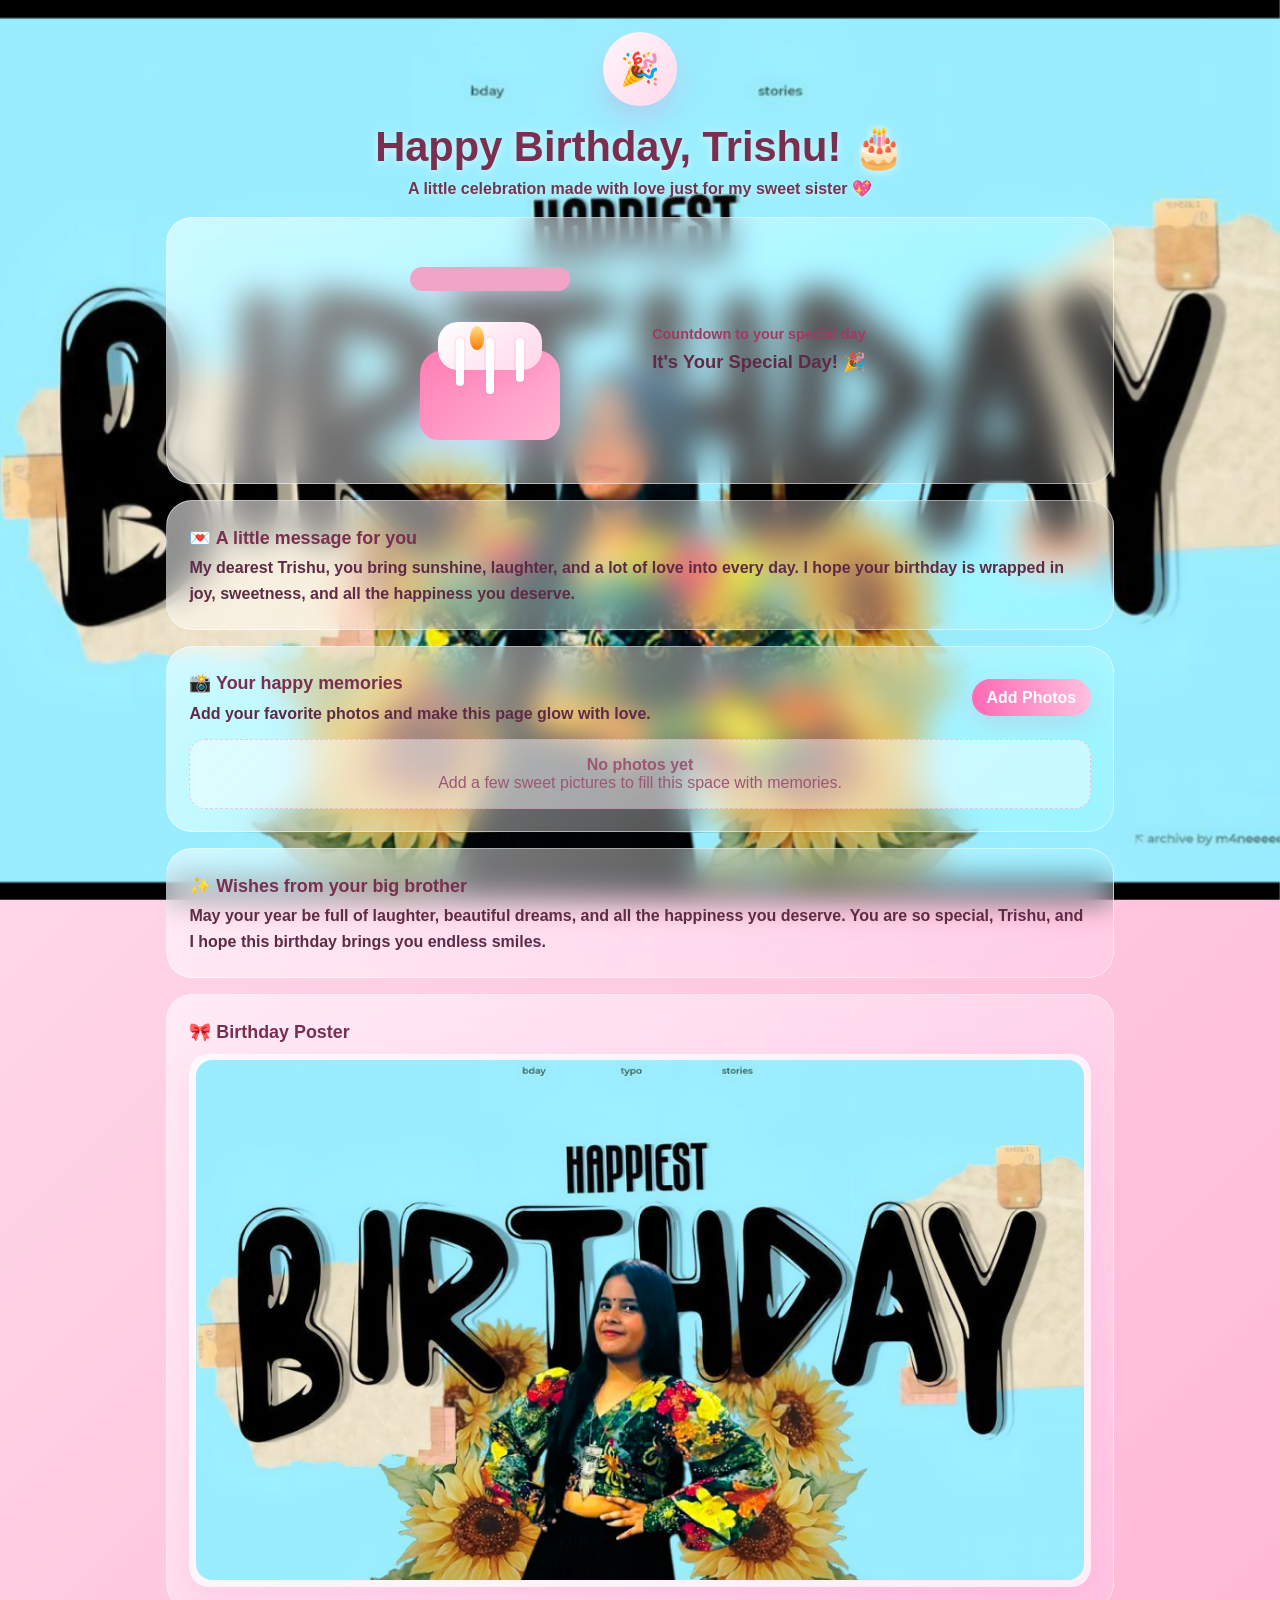
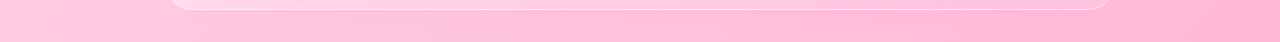
==== birthday.html @ af78383f "my website" ====
<!doctype html>
<html lang="en">
<head>
  <meta charset="utf-8">
  <meta name="viewport" content="width=device-width,initial-scale=1">
  <title>Birthday — Trishu</title>
  <link rel="stylesheet" href="birthday.css">
  <link rel="stylesheet" href="style.css">
</head>
<body class="birthday-page">
  <img src="bgbig.jpg" alt="Birthday poster" class="birthday-poster" aria-hidden="true">
  <div class="confetti-layer" aria-hidden="true"></div>

  <header class="hero">
    <div class="hero-bubble">🎉</div>
    <h1>Happy Birthday, Trishu! 🎂</h1>
    <p class="hero-sub">A little celebration made with love just for my sweet sister 💖</p>
  </header>

  <section class="birthday-hub">
    <div class="hero-banner glass">
      <div class="cake-stage">
        <div class="cake-stand"></div>
        <div class="cake">
          <div class="cake-top"></div>
          <div class="cake-body"></div>
          <div class="candle"></div>
          <div class="candle candle-two"></div>
          <div class="candle candle-three"></div>
          <div class="flame"></div>
        </div>
      </div>
      <div class="countdown-card">
        <div class="countdown-label">Countdown to your special day</div>
        <div class="countdown" id="birthday-countdown"></div>
      </div>
    </div>

    <section class="wish-card glass">
      <h2>💌 A little message for you</h2>
      <p id="birthday-message"></p>
    </section>

    <section class="photo-card glass">
      <div class="photo-card-header">
        <div>
          <h2>📸 Your happy memories</h2>
          <p>Add your favorite photos and make this page glow with love.</p>
        </div>
        <label class="upload-btn">
          <input type="file" id="photo-input" accept="image/*" multiple>
          Add Photos
        </label>
      </div>
      <div class="gallery" id="gallery"></div>
    </section>

    <section class="wish-card glass wish-card--soft">
      <h2>✨ Wishes from your big brother</h2>
      <p>May your year be full of laughter, beautiful dreams, and all the happiness you deserve. You are so special, Trishu, and I hope this birthday brings you endless smiles.</p>
    </section>

    <section class="poster-card glass">
      <h2>🎀 Birthday Poster</h2>
      <div class="poster-frame">
        <img src="bgbig.jpg" alt="Birthday poster" class="poster-image">
      </div>
    </section>
  </section>

  <script src="config.js"></script>
  <script src="birthday.js"></script>
  <script src="script.js"></script>
</body>
</html>
---- birthday.css ----
@import url('style.css');
.birthday-page{position:relative;min-height:100vh;padding-bottom:3rem;overflow-x:hidden}
.birthday-poster{position:fixed;inset:0;z-index:-2;width:100%;height:100%;object-fit:cover;display:block;pointer-events:none;opacity:1}
.poster-card{padding:1rem 1.1rem}
.poster-card h2{margin:.2rem 0 .7rem;font-size:1.12rem;color:#7a2f4f}
.poster-frame{width:100%;border-radius:20px;overflow:hidden;background:rgba(255,255,255,0.7);padding:0.4rem;box-shadow:0 12px 30px rgba(255,105,180,0.14)}
.poster-image{display:block;width:100%;height:auto;max-height:min(70vh,520px);object-fit:cover;border-radius:16px}
.confetti-layer{position:fixed;inset:0;pointer-events:none;z-index:0;overflow:hidden}
.confetti-layer span{position:absolute;top:-10vh;width:10px;height:18px;border-radius:2px;opacity:0.9;animation:fall 5s linear infinite}
.birthday-page .hero{position:relative;z-index:1;padding:2rem 1rem 1rem;text-align:center}
.hero-bubble{width:74px;height:74px;border-radius:50%;display:grid;place-items:center;font-size:2rem;margin:0 auto 1rem;background:linear-gradient(135deg,#fff7fb,#ffd8e8);box-shadow:0 14px 30px rgba(255,105,180,0.2)}
.hero h1{margin:.2rem 0 .3rem;font-size:clamp(1.7rem,4vw,2.6rem);color:#7a2f4f;text-shadow:0 2px 8px rgba(255,255,255,0.6)}
.hero-sub{margin:0 auto;max-width:680px;color:#6f3650;line-height:1.6;font-weight:700;text-shadow:0 1px 4px rgba(255,255,255,0.45)}
.birthday-hub{position:relative;z-index:1;max-width:980px;margin:0 auto;padding:0 1rem 2rem;display:grid;gap:1rem}
.hero-banner{display:flex;align-items:center;justify-content:center;gap:1.2rem;padding:1.1rem;flex-wrap:wrap}
.cake-stage{position:relative;width:min(250px,100%);height:220px;display:grid;place-items:center}
.cake-stand{width:160px;height:24px;border-radius:999px;background:#f2a4c7;box-shadow:0 8px 20px rgba(255,105,180,0.12)}
.cake{position:relative;top:6px;animation:floatCake 2.4s ease-in-out infinite}
.cake-body{width:140px;height:90px;border-radius:24px 24px 18px 18px;background:linear-gradient(135deg,#ff7fb5,#ffb6d5);box-shadow:0 12px 25px rgba(255,105,180,0.16)}
.cake-top{position:absolute;top:-28px;left:18px;width:104px;height:48px;border-radius:20px;background:linear-gradient(135deg,#fff,#ffd7e8);box-shadow:0 8px 18px rgba(255,105,180,0.16)}
.candle{position:absolute;top:-12px;left:36px;width:8px;height:48px;border-radius:999px;background:#fff;box-shadow:0 0 0 2px rgba(255,105,180,0.1)}
.candle-two{left:66px;height:56px}
.candle-three{left:96px;height:44px}
.flame{position:absolute;top:-24px;left:50px;width:14px;height:24px;border-radius:50% 50% 45% 45%;background:linear-gradient(180deg,#ffe08a,#ff7a00);animation:flame 0.8s ease-in-out infinite alternate}
.countdown-card{padding:1rem 1.1rem;min-width:min(280px,100%)}
.countdown-label{font-size:.9rem;font-weight:700;color:#a33963;margin-bottom:.35rem}
.countdown{font-size:1.15rem;font-weight:800;color:#5f2a45;line-height:1.5}
.wish-card,.photo-card{padding:1rem 1.1rem}
.wish-card h2,.photo-card h2{margin:.2rem 0 .4rem;font-size:1.12rem;color:#7a2f4f}
.wish-card p,.photo-card p{margin:0;line-height:1.6;color:#5f2a45;font-weight:600}
.wish-card--soft{background:linear-gradient(135deg,rgba(255,255,255,0.62),rgba(255,248,252,0.42))}
.photo-card-header{display:flex;justify-content:space-between;align-items:center;gap:.8rem;flex-wrap:wrap;margin-bottom:.8rem}
.upload-btn{display:inline-flex;align-items:center;justify-content:center;padding:.6rem .9rem;border-radius:999px;background:linear-gradient(90deg,var(--accent),#ffc0dd);color:white;font-weight:700;cursor:pointer;box-shadow:0 10px 24px rgba(255,105,180,0.18)}
.upload-btn input{display:none}
.gallery{display:grid;grid-template-columns:repeat(auto-fit,minmax(140px,1fr));gap:10px}
.gallery img{width:100%;height:130px;object-fit:cover;border-radius:16px;box-shadow:0 10px 24px rgba(0,0,0,0.08);border:3px solid rgba(255,255,255,0.75)}
.gallery .empty-state{padding:1rem;border:1px dashed rgba(255,105,180,0.35);border-radius:16px;text-align:center;color:#9a5874;background:rgba(255,255,255,0.45)}
@keyframes fall{0%{transform:translate3d(0,-15vh,0) rotate(0deg);opacity:0}10%{opacity:1}100%{transform:translate3d(var(--x,0),110vh,0) rotate(360deg);opacity:0}}
@keyframes floatCake{0%,100%{transform:translateY(0)}50%{transform:translateY(-8px)}}
@keyframes flame{0%{transform:scale(1)}100%{transform:scale(1.1)}}
@media(max-width:720px){
  .hero-banner{padding:1rem}
  .countdown-card{width:100%}
  .gallery{grid-template-columns:1fr 1fr}
  .gallery img{height:112px}
  .poster-image{max-height:min(60vh,420px)}
}
---- style.css ----
:root{
  --pink-1:#ffd6e8;
  --pink-2:#ffb6d5;
  --glass-bg: rgba(255,255,255,0.24);
  --glass-border: rgba(255,255,255,0.45);
  --accent: #ff69b4;
  --accent-2:#ff95c8;
  --soft:#fff7fc;
  --ink:#5b2b41;
}

*{box-sizing:border-box}

html,body{height:100%;-webkit-overflow-scrolling:touch;scroll-behavior:smooth}
body{font-family:'Segoe UI', Arial, sans-serif;margin:0;background:linear-gradient(135deg,var(--pink-1),var(--pink-2));min-height:100vh;overflow:auto;color:var(--ink)}
.center-page{display:flex;align-items:center;justify-content:center;min-height:100dvh;padding:clamp(1rem,4vw,2rem);padding-top:calc(clamp(1rem,4vw,2rem) + env(safe-area-inset-top));padding-bottom:calc(clamp(1rem,4vw,2rem) + env(safe-area-inset-bottom));position:relative;overflow:hidden}
.glass{background:linear-gradient(135deg, rgba(255,255,255,0.58), rgba(255,255,255,0.18));backdrop-filter:blur(16px) saturate(140%);border:1px solid var(--glass-border);border-radius:26px;padding:1.4rem}
.lock-bg-layer{position:absolute;inset:-2%;z-index:-2;background:url('bgbig.jpg') center/cover no-repeat;opacity:0.95;pointer-events:none}
.lock-bg-layer::before{content:'';position:absolute;inset:0;background:linear-gradient(135deg, rgba(255,255,255,0.2), rgba(255,255,255,0.05));pointer-events:none}
.lock-poster-wrap{margin-top:.9rem;border-radius:18px;overflow:hidden;padding:.35rem;background:rgba(255,255,255,0.78);box-shadow:0 10px 24px rgba(255,105,180,0.14)}
.lock-poster-img{display:block;width:100%;max-height:220px;object-fit:contain;border-radius:14px;animation:singleRotate 6s ease-in-out 1;transform-origin:center}
.card{padding:1rem;text-align:center;box-shadow:0 18px 45px rgba(107,49,76,0.16), inset 0 1px 0 rgba(255,255,255,0.7);border-radius:26px}
.lock-card{width:min(420px,94vw);padding:clamp(1rem,3.5vw,1.6rem);position:relative;overflow:hidden;box-shadow:0 24px 60px rgba(120,38,74,0.18),0 10px 28px rgba(255,105,180,0.16);border:1px solid rgba(255,255,255,0.55);background:linear-gradient(145deg,rgba(255,255,255,0.78),rgba(255,250,252,0.4))}
.lock-card::before{content:'';position:absolute;inset:-1px;border-radius:inherit;background:linear-gradient(135deg,rgba(255,255,255,0.55),transparent 55%,rgba(255,182,213,0.25));pointer-events:none}
.lock-badge{width:68px;height:68px;border-radius:50%;margin:0 auto .8rem;display:grid;place-items:center;font-size:1.7rem;background:linear-gradient(135deg,var(--accent),#ff9fc5);box-shadow:0 12px 30px rgba(255,105,180,0.28);color:white}
.lock-card h1{margin:.2rem 0 .3rem;font-size:clamp(1.4rem,3vw,1.7rem);font-weight:800}
.sub{margin:0 0 .8rem;color:#8e5670;font-weight:600;letter-spacing:.02em}
.pin-display{font-size:clamp(1.2rem,3vw,1.5rem);letter-spacing:.7rem;margin:1rem 0 .8rem;padding:.8rem 1rem;border-radius:999px;background:rgba(255,255,255,0.75);box-shadow:inset 0 2px 8px rgba(255,105,180,0.12);min-height:3rem;display:flex;align-items:center;justify-content:center}
.keypad{display:grid;grid-template-columns:repeat(3,1fr);gap:.7rem;padding:.6rem 0 .2rem;max-width:290px;margin:0 auto}
.key{background:linear-gradient(180deg,#fff,#ffeaf3);border:1px solid rgba(255,105,180,0.2);border-radius:50%;width:100%;aspect-ratio:1;display:flex;align-items:center;justify-content:center;font-size:1.1rem;font-weight:700;cursor:pointer;user-select:none;box-shadow:0 10px 20px rgba(255,105,180,0.16), inset 0 1px 0 rgba(255,255,255,0.9);transition:transform .12s ease, box-shadow .12s ease, border-color .12s ease;color:var(--ink)}
.key:hover{transform:translateY(-2px);box-shadow:0 14px 24px rgba(255,105,180,0.2)}
.key:active{transform:scale(.94);box-shadow:0 6px 12px rgba(255,105,180,0.14)}
.pin-msg{margin-top:.9rem;color:#9a5874;font-size:.95rem;font-weight:600}
.countdown-view{display:flex;flex-direction:column;align-items:center;justify-content:center;gap:.7rem;text-align:center;padding:.4rem 0}
.countdown-badge{width:58px;height:58px;border-radius:50%;display:grid;place-items:center;background:linear-gradient(135deg,var(--accent),#ff9fc5);font-size:1.6rem;box-shadow:0 10px 24px rgba(255,105,180,0.18)}
.unlock-countdown{width:100%}
.countdown-stack{display:grid;grid-template-columns:repeat(2,minmax(0,1fr));gap:.7rem;margin-top:.3rem}
.countdown-box{padding:.7rem;border-radius:16px;background:rgba(255,255,255,0.75);box-shadow:inset 0 2px 8px rgba(255,105,180,0.1)}
.countdown-box strong{display:block;font-size:1.25rem;color:#7a2f4f}
.countdown-box span{font-size:.75rem;color:#9a5874;text-transform:uppercase;letter-spacing:.08em}
.countdown-note{margin:0;color:#8e5670;font-size:.95rem}
.hidden{display:none !important}
.shake{animation:shake .5s}
@keyframes shake{0%{transform:translateX(0)}25%{transform:translateX(-8px)}50%{transform:translateX(8px)}75%{transform:translateX(-6px)}100%{transform:translateX(0)}}
.lock-card.unlocked{transform:scale(1.02);box-shadow:0 32px 80px rgba(255,105,180,0.15),0 14px 38px rgba(0,0,0,0.12);border-color:rgba(255,255,255,0.65)}
.loading-screen{position:fixed;inset:0;display:flex;align-items:center;justify-content:center;background:linear-gradient(180deg,rgba(255,240,245,0.95),rgba(255,245,250,0.6));z-index:9999}
.loader-card{width:min(360px,92vw);text-align:center;padding:clamp(1rem,3vw,1.5rem);border-radius:24px;background:rgba(255,255,255,0.72);box-shadow:0 20px 45px rgba(122,53,80,0.16);backdrop-filter:blur(14px)}
.loader-gif{width:120px;height:120px;filter:drop-shadow(0 10px 24px rgba(255,105,180,0.18))}
.progress{height:8px;background:rgba(255,255,255,0.4);border-radius:999px;margin:1rem 0;overflow:hidden}
.progress span{display:block;height:100%;width:0;background:linear-gradient(90deg,var(--accent),var(--accent-2));animation:load 3s linear forwards}
@keyframes load{to{width:100%}}
@keyframes singleRotate{0%{transform:rotate(0deg) scale(1)}50%{transform:rotate(8deg) scale(1.02)}100%{transform:rotate(0deg) scale(1)}}

/* Home */
.home-page{padding-bottom:5rem;position:relative;min-height:100vh;overflow-x:hidden}
.home-page .topbar{padding:2rem 1rem 1rem;text-align:center;max-width:900px;margin:0 auto;position:relative;z-index:1;padding-top:clamp(3.5rem,10vh,6rem);padding-bottom:clamp(1.2rem,3vh,2rem)}
.home-bg-layer{position:fixed;inset:0;z-index:-2;background:url('bg.jpeg') center/cover no-repeat;background-size:cover;background-position:center;pointer-events:none}
.home-poster-card{margin-top:1rem;position:relative;z-index:1}
.home-poster-card h3{margin:.2rem 0 .7rem;color:#7a2f4f}
.home-poster-card .poster-frame{background:rgba(255,255,255,0.75);padding:.4rem;border-radius:18px;overflow:hidden}
.home-poster-card .poster-image{display:block;width:100%;height:auto;max-height:min(70vh,460px);object-fit:contain;border-radius:14px;margin:0 auto}
.hero-bubble{width:74px;height:74px;border-radius:50%;display:grid;place-items:center;font-size:2rem;margin:0 auto 1rem;background:linear-gradient(135deg,#fff5fb,#ffd9eb);box-shadow:0 14px 30px rgba(255,105,180,0.2)}
.welcome-anim{font-family:serif;font-size:clamp(1.6rem,4vw,2.4rem);margin:0 0 .4rem;filter:drop-shadow(0 6px 14px rgba(255,105,180,0.25));animation:floaty 6s ease-in-out infinite}
.subtitle{margin:0 auto;max-width:620px;color:#8b5670;font-size:1rem;line-height:1.6}
@keyframes floaty{0%{transform:translateY(0)}50%{transform:translateY(-6px)}100%{transform:translateY(0)}}
.dashboard{max-width:980px;margin:0 auto;padding:0 1rem 2rem;padding-top:clamp(1rem,2.5vh,1.8rem)}
.story-section{margin-top:1rem}
.section-heading{margin-bottom:1rem;padding:0 .2rem}
.section-heading span{display:inline-block;padding:.35rem .7rem;border-radius:999px;background:rgba(255,255,255,0.7);color:#b14f7d;font-size:.86rem;font-weight:700;margin-bottom:.5rem}
.section-heading h2{margin:0;font-size:1.2rem;color:#6d3650}
.cards{display:grid;grid-template-columns:repeat(2,minmax(0,1fr));gap:1rem}
.big-card{min-height:260px;display:flex;flex-direction:column;align-items:center;justify-content:center;text-decoration:none;color:inherit;position:relative;overflow:hidden;border-radius:22px;padding:1rem;transition:transform .2s ease, box-shadow .2s ease}
.big-card::after{content:'';position:absolute;inset:auto -20% -20% auto;width:120px;height:120px;background:rgba(255,255,255,0.25);border-radius:50%;pointer-events:none}
.card-art{width:100%;max-width:220px;height:auto;border-radius:18px;object-fit:cover;box-shadow:0 12px 24px rgba(176,81,120,0.12)}
.card-copy{margin-top:.8rem;text-align:center}
.card-copy h3{margin:.1rem 0 .2rem;font-size:1.05rem}
.card-copy p{margin:0;color:#8b5670;font-size:.92rem;line-height:1.4}
.big-card:hover{transform:translateY(-6px) scale(1.01);box-shadow:0 20px 45px rgba(0,0,0,0.14)}
.mini-section{margin-top:1rem;padding:1rem 1.2rem;border-radius:22px;text-align:center}
.mini-section h3{margin:.2rem 0 .4rem}
.mini-section p{margin:0;color:#8b5670;line-height:1.6}

/* AI companion */
.ai-companion{position:fixed;right:16px;bottom:16px;z-index:40}
.ai-pet{width:64px;height:64px;border-radius:50%;box-shadow:0 8px 22px rgba(0,0,0,0.12)}
.ai-btn{position:absolute;right:-6px;bottom:-6px;background:var(--accent);border-radius:50%;width:44px;height:44px;border:3px solid white;color:white;font-weight:bold}
.ai-chat{width:260px;background:var(--soft);border-radius:14px;padding:.5rem;margin-top:8px;box-shadow:0 10px 30px rgba(0,0,0,0.12)}
.hidden{display:none}
.ai-pet.ai-breathe{animation:breath 3s ease-in-out infinite}
.ai-pet.ai-blink{filter:brightness(.9)}
.ai-pet.ai-wave{transform:translateY(-8px);transition:transform .25s}
@keyframes breath{0%{transform:scale(1)}50%{transform:scale(1.03)}100%{transform:scale(1)}}

/* Modern buttons and photobooth styles */
.btn{background:rgba(255,255,255,0.9);border:1px solid rgba(255,255,255,0.6);padding:.5rem .9rem;border-radius:12px;cursor:pointer;box-shadow:0 8px 22px rgba(0,0,0,0.08);transition:transform .12s,box-shadow .12s}
.btn:hover{transform:translateY(-4px);box-shadow:0 18px 40px rgba(0,0,0,0.12)}
.btn.primary{background:linear-gradient(90deg,var(--accent),#ffc0dd);color:white;border:none}
.btn.small{padding:.3rem .6rem;border-radius:10px;font-size:.9rem}
.watch-card{margin-top:1rem;padding:1rem 1.1rem}
.watch-header{display:flex;justify-content:space-between;align-items:center;gap:.8rem;flex-wrap:wrap;margin-bottom:.8rem}
.watch-header h3{margin:.2rem 0 .2rem;color:#7a2f4f}
.watch-header p{margin:0;color:#8b5670;line-height:1.5}
.watch-btn input{display:none}
.watch-preview{display:flex;align-items:center;justify-content:center;min-height:220px;padding:.8rem;border:1px dashed rgba(255,105,180,0.3);border-radius:18px;background:rgba(255,255,255,0.45)}
.watch-preview.has-media{padding:0;border:none;background:transparent;min-height:auto}
.watch-media{display:block;max-width:100%;max-height:min(62vh,420px);width:auto;height:auto;object-fit:contain;border-radius:18px;box-shadow:0 12px 30px rgba(0,0,0,0.12)}

.camera-wrap{position:relative;display:block;max-width:360px;width:94%}
.camera-wrap video{width:100%;height:auto;border-radius:12px;object-fit:cover}
.sticker-layer{position:absolute;left:0;top:0;width:100%;height:100%;pointer-events:auto}
.sticker{touch-action:none}

.pb-wrap{display:flex;flex-direction:column;align-items:center;gap:12px;max-width:380px;margin:0 auto}
.sticker{transition:transform .12s,box-shadow .12s}
.sticker:active{transform:scale(.98)}
.flash{position:absolute;inset:0;background:white;opacity:0;pointer-events:none;border-radius:12px}
.flash.flash-on{animation:flashit .18s ease-out}
@keyframes flashit{0%{opacity:0.9}100%{opacity:0}}

/* sticker thumbnails */
.frames{display:flex;gap:8px;margin-top:12px;flex-wrap:nowrap;overflow-x:auto;padding:6px}
.frame{width:72px;height:56px;border-radius:8px;overflow:hidden;display:flex;align-items:center;justify-content:center;background:rgba(255,255,255,0.95);cursor:pointer;border:2px solid transparent;flex:0 0 auto}


/* floating hearts background */
.bg-anim{position:fixed;inset:0;z-index:-1;pointer-events:none}
.bg-anim span{position:absolute;width:18px;height:18px;background:radial-gradient(circle at 30% 30%,#fff,#ffb6d5);border-radius:50%;opacity:.9;animation:rise 8s linear infinite}
@keyframes rise{0%{transform:translateY(120vh) scale(.6);opacity:0}10%{opacity:1}100%{transform:translateY(-40vh) scale(1.2);opacity:0}}

/* responsive */
@media(max-width:720px){
  .home-page .topbar{padding:1.2rem .8rem .7rem;padding-top:clamp(3rem,9vh,4.5rem)}
  .home-bg-layer{background-size:cover;background-position:center}
  .home-poster-card .poster-image{max-height:min(58vh,320px)}
  .cards{grid-template-columns:1fr}
  .big-card{min-height:240px;padding:.9rem}
  .card-art{max-width:180px}
  .lock-card{width:100%;padding:1rem}
  .pin-display{font-size:1.25rem;letter-spacing:.65rem}
  .keypad{gap:.65rem;max-width:100%}
  .key{min-height:62px;font-size:1.2rem}
  .loader-card{width:min(320px,94vw)}
  .pet-card{width:94%;height:auto}
  .pet-img{width:140px;height:140px}
  .camera-wrap{max-width:100%}
  .controls .btn{padding:.6rem 1rem;font-size:1rem}
}
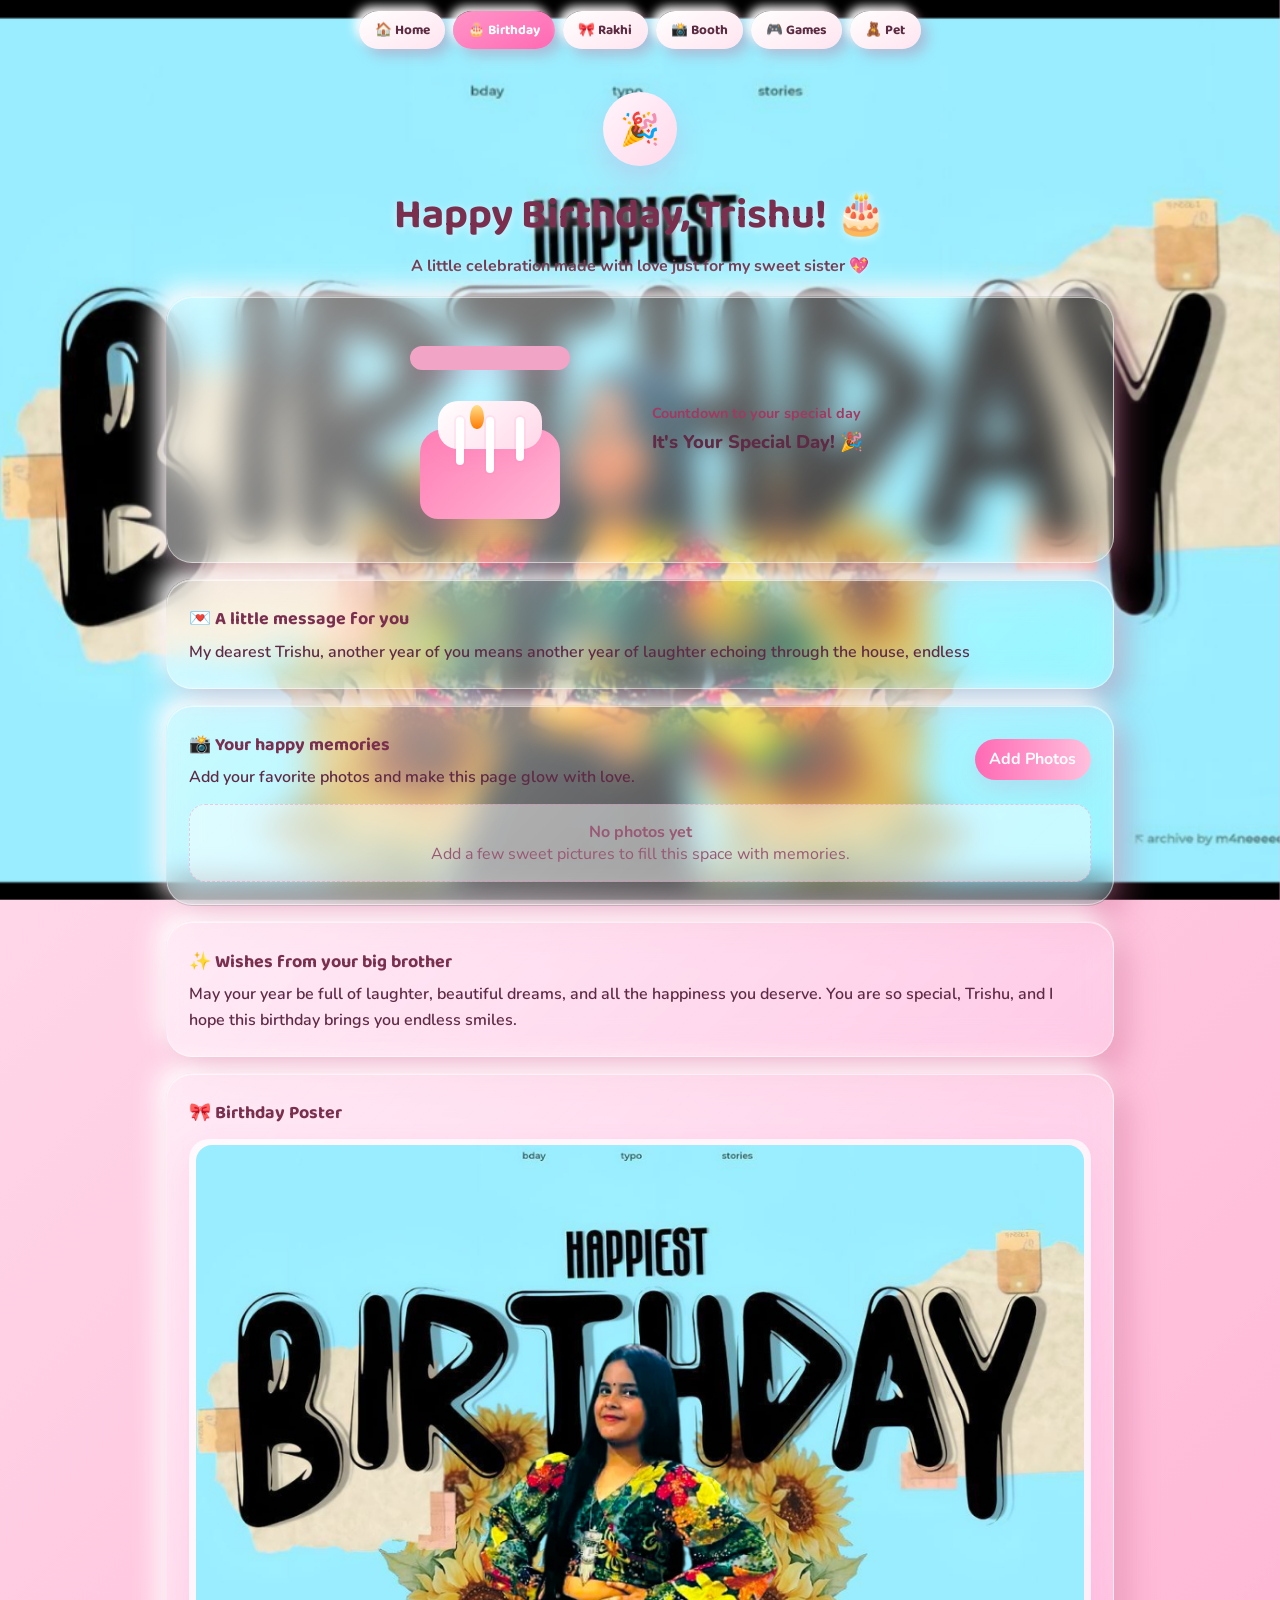
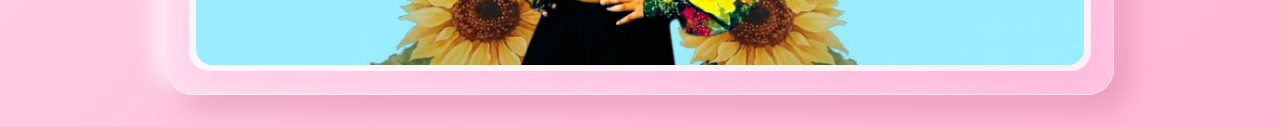
==== commit acfd293b: "update website" ====
--- a/birthday.html
+++ b/birthday.html
@@ -10,6 +10,15 @@
 <body class="birthday-page">
   <img src="bgbig.jpg" alt="Birthday poster" class="birthday-poster" aria-hidden="true">
   <div class="confetti-layer" aria-hidden="true"></div>
+
+  <nav class="floaty-nav">
+    <a href="home.html" class="nav-pill">🏠 Home</a>
+    <a href="birthday.html" class="nav-pill active">🎂 Birthday</a>
+    <a href="rakhi.html" class="nav-pill">🎀 Rakhi</a>
+    <a href="photobooth.html" class="nav-pill">📸 Booth</a>
+    <a href="games.html" class="nav-pill">🎮 Games</a>
+    <a href="pet.html" class="nav-pill">🧸 Pet</a>
+  </nav>
 
   <header class="hero">
     <div class="hero-bubble">🎉</div>
--- a/style.css
+++ b/style.css
@@ -1,3 +1,5 @@
+@import url('https://fonts.googleapis.com/css2?family=Baloo+2:wght@500;600;700;800&family=Nunito:wght@400;600;700;800&display=swap');
+
 :root{
   --pink-1:#ffd6e8;
   --pink-2:#ffb6d5;
@@ -7,37 +9,101 @@
   --accent-2:#ff95c8;
   --soft:#fff7fc;
   --ink:#5b2b41;
+
+  /* Clay + Glass hybrid tokens */
+  --clay-base:#ffe4ef;
+  --clay-hi: rgba(255,255,255,0.95);
+  --clay-lo: rgba(198,90,132,0.35);
+  --clay-lo-strong: rgba(168,63,105,0.45);
+  --clay-gold:#ffc857;
+  --clay-mint:#a9e5d0;
+  --clay-sky:#a9d4ff;
+  --font-display:'Baloo 2', 'Segoe UI', sans-serif;
+  --font-body:'Nunito', 'Segoe UI', Arial, sans-serif;
 }
 
 *{box-sizing:border-box}
 
 html,body{height:100%;-webkit-overflow-scrolling:touch;scroll-behavior:smooth}
-body{font-family:'Segoe UI', Arial, sans-serif;margin:0;background:linear-gradient(135deg,var(--pink-1),var(--pink-2));min-height:100vh;overflow:auto;color:var(--ink)}
+body{font-family:var(--font-body);margin:0;background:linear-gradient(135deg,var(--pink-1),var(--pink-2));min-height:100vh;overflow:auto;color:var(--ink)}
+h1,h2,h3,.welcome-anim{font-family:var(--font-display)}
 .center-page{display:flex;align-items:center;justify-content:center;min-height:100dvh;padding:clamp(1rem,4vw,2rem);padding-top:calc(clamp(1rem,4vw,2rem) + env(safe-area-inset-top));padding-bottom:calc(clamp(1rem,4vw,2rem) + env(safe-area-inset-bottom));position:relative;overflow:hidden}
-.glass{background:linear-gradient(135deg, rgba(255,255,255,0.58), rgba(255,255,255,0.18));backdrop-filter:blur(16px) saturate(140%);border:1px solid var(--glass-border);border-radius:26px;padding:1.4rem}
+.glass{background:linear-gradient(135deg, rgba(255,255,255,0.58), rgba(255,255,255,0.18));backdrop-filter:blur(16px) saturate(140%);border:1px solid var(--glass-border);border-radius:26px;padding:1.4rem;box-shadow:14px 14px 30px var(--clay-lo), -10px -10px 24px var(--clay-hi), inset 0 1px 0 rgba(255,255,255,0.6)}
+
+/* ===== Clay + Glass hybrid utilities ===== */
+.cg-surface{
+  background:linear-gradient(150deg, rgba(255,255,255,0.65), rgba(255,255,255,0.22) 55%, rgba(255,255,255,0.4));
+  backdrop-filter:blur(18px) saturate(160%);
+  -webkit-backdrop-filter:blur(18px) saturate(160%);
+  border:1px solid rgba(255,255,255,0.55);
+  border-radius:28px;
+  box-shadow:
+    16px 16px 34px var(--clay-lo),
+    -12px -12px 26px var(--clay-hi),
+    inset 0 1px 0 rgba(255,255,255,0.7);
+}
+.cg-pressable{transition:transform .16s ease, box-shadow .16s ease}
+.cg-pressable:active{
+  transform:translateY(2px) scale(.98);
+  box-shadow: inset 8px 8px 16px var(--clay-lo), inset -6px -6px 14px var(--clay-hi);
+}
+.clay-btn{
+  font-family:var(--font-display);
+  font-weight:700;
+  border:none;
+  cursor:pointer;
+  color:var(--ink);
+  background:linear-gradient(150deg,#fff,var(--clay-base));
+  border-radius:999px;
+  padding:.75rem 1.3rem;
+  box-shadow:8px 8px 18px var(--clay-lo), -6px -6px 14px var(--clay-hi);
+  transition:transform .15s ease, box-shadow .15s ease;
+}
+.clay-btn:hover{transform:translateY(-3px)}
+.clay-btn:active{transform:translateY(1px) scale(.97);box-shadow:inset 6px 6px 12px var(--clay-lo), inset -4px -4px 10px var(--clay-hi)}
+.clay-btn.accent{background:linear-gradient(150deg,var(--accent-2),var(--accent));color:#fff;box-shadow:8px 8px 20px rgba(255,105,180,0.45), -6px -6px 14px rgba(255,255,255,0.55)}
+.chip-label{display:inline-flex;align-items:center;gap:.35rem;font-family:var(--font-display);font-weight:700;font-size:.8rem;padding:.35rem .75rem;border-radius:999px;background:linear-gradient(150deg,#fff,var(--clay-base));box-shadow:5px 5px 12px var(--clay-lo), -4px -4px 10px var(--clay-hi);color:#a33963}
 .lock-bg-layer{position:absolute;inset:-2%;z-index:-2;background:url('bgbig.jpg') center/cover no-repeat;opacity:0.95;pointer-events:none}
 .lock-bg-layer::before{content:'';position:absolute;inset:0;background:linear-gradient(135deg, rgba(255,255,255,0.2), rgba(255,255,255,0.05));pointer-events:none}
 .lock-poster-wrap{margin-top:.9rem;border-radius:18px;overflow:hidden;padding:.35rem;background:rgba(255,255,255,0.78);box-shadow:0 10px 24px rgba(255,105,180,0.14)}
 .lock-poster-img{display:block;width:100%;max-height:220px;object-fit:contain;border-radius:14px;animation:singleRotate 6s ease-in-out 1;transform-origin:center}
 .card{padding:1rem;text-align:center;box-shadow:0 18px 45px rgba(107,49,76,0.16), inset 0 1px 0 rgba(255,255,255,0.7);border-radius:26px}
-.lock-card{width:min(420px,94vw);padding:clamp(1rem,3.5vw,1.6rem);position:relative;overflow:hidden;box-shadow:0 24px 60px rgba(120,38,74,0.18),0 10px 28px rgba(255,105,180,0.16);border:1px solid rgba(255,255,255,0.55);background:linear-gradient(145deg,rgba(255,255,255,0.78),rgba(255,250,252,0.4))}
-.lock-card::before{content:'';position:absolute;inset:-1px;border-radius:inherit;background:linear-gradient(135deg,rgba(255,255,255,0.55),transparent 55%,rgba(255,182,213,0.25));pointer-events:none}
-.lock-badge{width:68px;height:68px;border-radius:50%;margin:0 auto .8rem;display:grid;place-items:center;font-size:1.7rem;background:linear-gradient(135deg,var(--accent),#ff9fc5);box-shadow:0 12px 30px rgba(255,105,180,0.28);color:white}
-.lock-card h1{margin:.2rem 0 .3rem;font-size:clamp(1.4rem,3vw,1.7rem);font-weight:800}
-.sub{margin:0 0 .8rem;color:#8e5670;font-weight:600;letter-spacing:.02em}
-.pin-display{font-size:clamp(1.2rem,3vw,1.5rem);letter-spacing:.7rem;margin:1rem 0 .8rem;padding:.8rem 1rem;border-radius:999px;background:rgba(255,255,255,0.75);box-shadow:inset 0 2px 8px rgba(255,105,180,0.12);min-height:3rem;display:flex;align-items:center;justify-content:center}
-.keypad{display:grid;grid-template-columns:repeat(3,1fr);gap:.7rem;padding:.6rem 0 .2rem;max-width:290px;margin:0 auto}
-.key{background:linear-gradient(180deg,#fff,#ffeaf3);border:1px solid rgba(255,105,180,0.2);border-radius:50%;width:100%;aspect-ratio:1;display:flex;align-items:center;justify-content:center;font-size:1.1rem;font-weight:700;cursor:pointer;user-select:none;box-shadow:0 10px 20px rgba(255,105,180,0.16), inset 0 1px 0 rgba(255,255,255,0.9);transition:transform .12s ease, box-shadow .12s ease, border-color .12s ease;color:var(--ink)}
-.key:hover{transform:translateY(-2px);box-shadow:0 14px 24px rgba(255,105,180,0.2)}
-.key:active{transform:scale(.94);box-shadow:0 6px 12px rgba(255,105,180,0.14)}
-.pin-msg{margin-top:.9rem;color:#9a5874;font-size:.95rem;font-weight:600}
+.lock-card{
+  width:min(420px,94vw);padding:clamp(1.1rem,3.5vw,1.8rem);position:relative;overflow:hidden;
+  border:1px solid rgba(255,255,255,0.6);
+  background:linear-gradient(150deg,#fff8fb 0%,var(--clay-base) 100%);
+  border-radius:34px;
+  box-shadow:
+    22px 22px 46px rgba(168,63,105,0.28),
+    -16px -16px 34px rgba(255,255,255,0.9),
+    inset 0 2px 0 rgba(255,255,255,0.8);
+  backdrop-filter:blur(6px);
+}
+.lock-card::before{content:'';position:absolute;inset:-1px;border-radius:inherit;background:linear-gradient(135deg,rgba(255,255,255,0.55),transparent 55%,rgba(255,182,213,0.2));pointer-events:none}
+.lock-badge{width:72px;height:72px;border-radius:50%;margin:0 auto .8rem;display:grid;place-items:center;font-size:1.8rem;background:linear-gradient(150deg,#fff,var(--accent-2) 120%);box-shadow:10px 10px 22px rgba(255,105,180,0.35), -8px -8px 18px rgba(255,255,255,0.9);color:white}
+.lock-card h1{margin:.2rem 0 .3rem;font-size:clamp(1.5rem,3vw,1.9rem);font-weight:800;font-family:var(--font-display)}
+.sub{margin:0 0 .8rem;color:#8e5670;font-weight:700;letter-spacing:.02em}
+.pin-display{font-size:clamp(1.2rem,3vw,1.5rem);letter-spacing:.7rem;margin:1rem 0 .8rem;padding:.8rem 1rem;border-radius:999px;background:var(--clay-base);box-shadow:inset 6px 6px 12px var(--clay-lo), inset -6px -6px 12px rgba(255,255,255,0.9);min-height:3rem;display:flex;align-items:center;justify-content:center;font-family:var(--font-display);color:#a33963}
+.keypad{display:grid;grid-template-columns:repeat(3,1fr);gap:.85rem;padding:.6rem 0 .2rem;max-width:290px;margin:0 auto}
+.key{
+  background:linear-gradient(150deg,#fff,var(--clay-base));
+  border:none;border-radius:26px;width:100%;aspect-ratio:1;
+  display:flex;align-items:center;justify-content:center;font-size:1.15rem;font-weight:800;
+  font-family:var(--font-display);
+  cursor:pointer;user-select:none;
+  box-shadow:8px 8px 16px var(--clay-lo), -7px -7px 14px rgba(255,255,255,0.95);
+  transition:transform .12s ease, box-shadow .12s ease;color:var(--ink)
+}
+.key:hover{transform:translateY(-3px)}
+.key:active{transform:translateY(1px) scale(.94);box-shadow:inset 6px 6px 12px var(--clay-lo), inset -5px -5px 10px rgba(255,255,255,0.9)}
+.pin-msg{margin-top:.9rem;color:#9a5874;font-size:.95rem;font-weight:700}
 .countdown-view{display:flex;flex-direction:column;align-items:center;justify-content:center;gap:.7rem;text-align:center;padding:.4rem 0}
-.countdown-badge{width:58px;height:58px;border-radius:50%;display:grid;place-items:center;background:linear-gradient(135deg,var(--accent),#ff9fc5);font-size:1.6rem;box-shadow:0 10px 24px rgba(255,105,180,0.18)}
+.countdown-badge{width:58px;height:58px;border-radius:50%;display:grid;place-items:center;background:linear-gradient(150deg,#fff,var(--accent-2) 130%);font-size:1.6rem;box-shadow:8px 8px 18px rgba(255,105,180,0.28),-6px -6px 14px rgba(255,255,255,0.9)}
 .unlock-countdown{width:100%}
 .countdown-stack{display:grid;grid-template-columns:repeat(2,minmax(0,1fr));gap:.7rem;margin-top:.3rem}
-.countdown-box{padding:.7rem;border-radius:16px;background:rgba(255,255,255,0.75);box-shadow:inset 0 2px 8px rgba(255,105,180,0.1)}
-.countdown-box strong{display:block;font-size:1.25rem;color:#7a2f4f}
-.countdown-box span{font-size:.75rem;color:#9a5874;text-transform:uppercase;letter-spacing:.08em}
+.countdown-box{padding:.7rem;border-radius:18px;background:linear-gradient(150deg,#fff,var(--clay-base));box-shadow:inset 5px 5px 10px var(--clay-lo), inset -5px -5px 10px rgba(255,255,255,0.9)}
+.countdown-box strong{display:block;font-size:1.25rem;color:#7a2f4f;font-family:var(--font-display)}
+.countdown-box span{font-size:.75rem;color:#9a5874;text-transform:uppercase;letter-spacing:.08em;font-weight:700}
 .countdown-note{margin:0;color:#8e5670;font-size:.95rem}
 .hidden{display:none !important}
 .shake{animation:shake .5s}
@@ -69,15 +135,18 @@
 .section-heading span{display:inline-block;padding:.35rem .7rem;border-radius:999px;background:rgba(255,255,255,0.7);color:#b14f7d;font-size:.86rem;font-weight:700;margin-bottom:.5rem}
 .section-heading h2{margin:0;font-size:1.2rem;color:#6d3650}
 .cards{display:grid;grid-template-columns:repeat(2,minmax(0,1fr));gap:1rem}
-.big-card{min-height:260px;display:flex;flex-direction:column;align-items:center;justify-content:center;text-decoration:none;color:inherit;position:relative;overflow:hidden;border-radius:22px;padding:1rem;transition:transform .2s ease, box-shadow .2s ease}
+.big-card{min-height:260px;display:flex;flex-direction:column;align-items:center;justify-content:center;text-decoration:none;color:inherit;position:relative;overflow:hidden;border-radius:26px;padding:1rem;transition:transform .2s ease, box-shadow .2s ease;
+  box-shadow:14px 14px 30px var(--clay-lo), -10px -10px 24px var(--clay-hi), inset 0 1px 0 rgba(255,255,255,0.6)}
 .big-card::after{content:'';position:absolute;inset:auto -20% -20% auto;width:120px;height:120px;background:rgba(255,255,255,0.25);border-radius:50%;pointer-events:none}
 .card-art{width:100%;max-width:220px;height:auto;border-radius:18px;object-fit:cover;box-shadow:0 12px 24px rgba(176,81,120,0.12)}
+.game-art{max-width:130px;aspect-ratio:1;display:flex;align-items:center;justify-content:center;font-size:3.4rem;background:linear-gradient(150deg,#fff,var(--clay-base));box-shadow:8px 8px 18px var(--clay-lo), -6px -6px 14px rgba(255,255,255,0.9)}
 .card-copy{margin-top:.8rem;text-align:center}
-.card-copy h3{margin:.1rem 0 .2rem;font-size:1.05rem}
+.card-copy h3{margin:.1rem 0 .2rem;font-size:1.05rem;font-family:var(--font-display)}
 .card-copy p{margin:0;color:#8b5670;font-size:.92rem;line-height:1.4}
-.big-card:hover{transform:translateY(-6px) scale(1.01);box-shadow:0 20px 45px rgba(0,0,0,0.14)}
-.mini-section{margin-top:1rem;padding:1rem 1.2rem;border-radius:22px;text-align:center}
-.mini-section h3{margin:.2rem 0 .4rem}
+.big-card:hover{transform:translateY(-6px) scale(1.01);box-shadow:18px 18px 36px var(--clay-lo-strong), -12px -12px 26px var(--clay-hi)}
+.big-card:active{transform:translateY(1px) scale(.98)}
+.mini-section{margin-top:1rem;padding:1rem 1.2rem;border-radius:26px;text-align:center}
+.mini-section h3{margin:.2rem 0 .4rem;font-family:var(--font-display)}
 .mini-section p{margin:0;color:#8b5670;line-height:1.6}
 
 /* AI companion */
@@ -92,10 +161,11 @@
 @keyframes breath{0%{transform:scale(1)}50%{transform:scale(1.03)}100%{transform:scale(1)}}
 
 /* Modern buttons and photobooth styles */
-.btn{background:rgba(255,255,255,0.9);border:1px solid rgba(255,255,255,0.6);padding:.5rem .9rem;border-radius:12px;cursor:pointer;box-shadow:0 8px 22px rgba(0,0,0,0.08);transition:transform .12s,box-shadow .12s}
-.btn:hover{transform:translateY(-4px);box-shadow:0 18px 40px rgba(0,0,0,0.12)}
-.btn.primary{background:linear-gradient(90deg,var(--accent),#ffc0dd);color:white;border:none}
-.btn.small{padding:.3rem .6rem;border-radius:10px;font-size:.9rem}
+.btn{font-family:var(--font-display);font-weight:700;background:linear-gradient(150deg,#fff,var(--clay-base));border:none;padding:.6rem 1rem;border-radius:16px;cursor:pointer;color:var(--ink);box-shadow:7px 7px 16px var(--clay-lo), -6px -6px 12px rgba(255,255,255,0.95);transition:transform .12s,box-shadow .12s}
+.btn:hover{transform:translateY(-3px)}
+.btn:active{transform:translateY(1px) scale(.96);box-shadow:inset 5px 5px 10px var(--clay-lo), inset -4px -4px 8px rgba(255,255,255,0.9)}
+.btn.primary{background:linear-gradient(150deg,var(--accent-2),var(--accent));color:white;box-shadow:7px 7px 18px rgba(255,105,180,0.4), -6px -6px 12px rgba(255,255,255,0.6)}
+.btn.small{padding:.35rem .7rem;border-radius:12px;font-size:.9rem}
 .watch-card{margin-top:1rem;padding:1rem 1.1rem}
 .watch-header{display:flex;justify-content:space-between;align-items:center;gap:.8rem;flex-wrap:wrap;margin-bottom:.8rem}
 .watch-header h3{margin:.2rem 0 .2rem;color:#7a2f4f}
@@ -126,6 +196,12 @@
 .bg-anim{position:fixed;inset:0;z-index:-1;pointer-events:none}
 .bg-anim span{position:absolute;width:18px;height:18px;background:radial-gradient(circle at 30% 30%,#fff,#ffb6d5);border-radius:50%;opacity:.9;animation:rise 8s linear infinite}
 @keyframes rise{0%{transform:translateY(120vh) scale(.6);opacity:0}10%{opacity:1}100%{transform:translateY(-40vh) scale(1.2);opacity:0}}
+
+/* Floating nav used on subpages */
+.floaty-nav{position:sticky;top:0;z-index:30;display:flex;gap:.5rem;justify-content:center;padding:.7rem .6rem;flex-wrap:wrap}
+.nav-pill{font-family:var(--font-display);font-weight:700;font-size:.85rem;text-decoration:none;color:var(--ink);display:inline-flex;align-items:center;gap:.35rem;padding:.5rem .95rem;border-radius:999px;background:linear-gradient(150deg,#fff,var(--clay-base));box-shadow:6px 6px 14px var(--clay-lo), -5px -5px 10px rgba(255,255,255,0.95);transition:transform .12s}
+.nav-pill:hover{transform:translateY(-2px)}
+.nav-pill.active{background:linear-gradient(150deg,var(--accent-2),var(--accent));color:#fff}
 
 /* responsive */
 @media(max-width:720px){
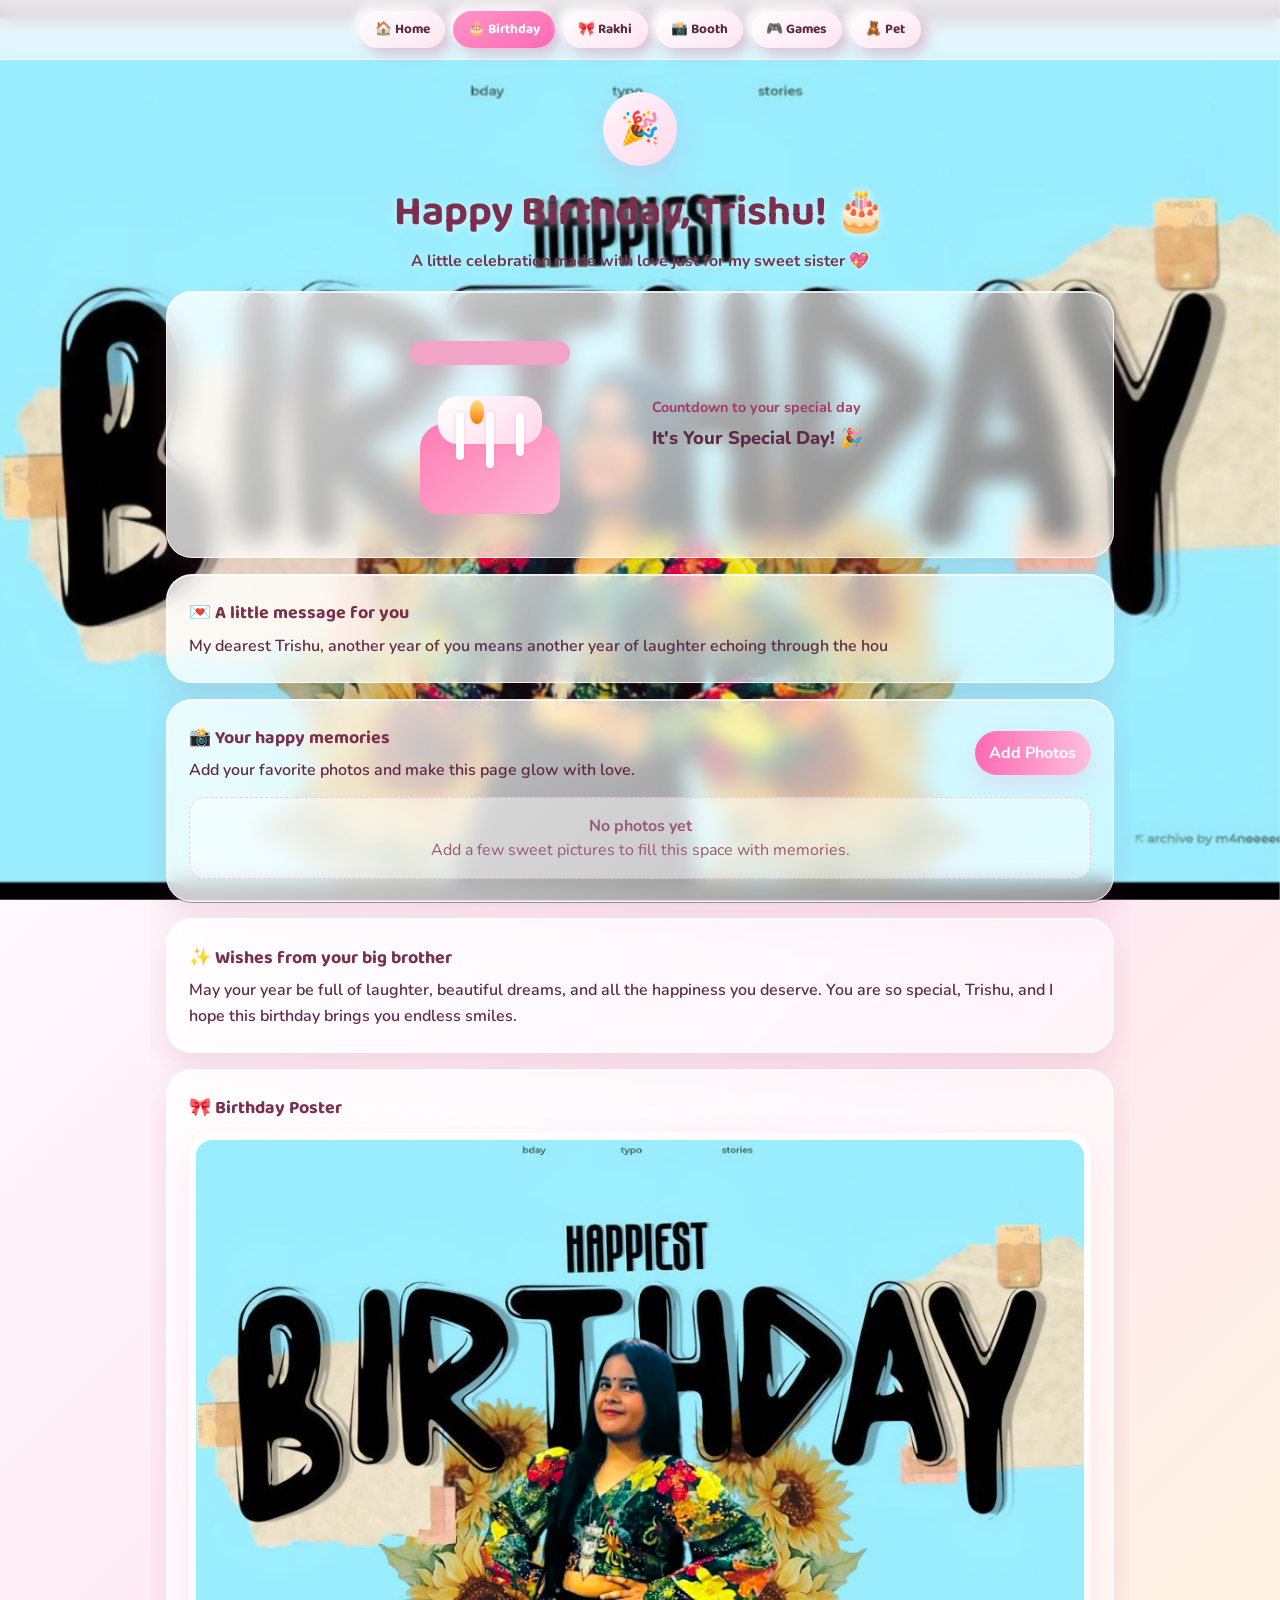
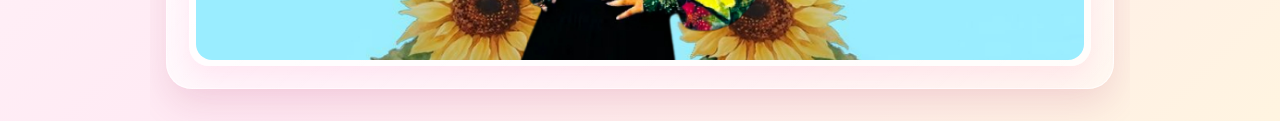
==== commit dad07975: "recreating" ====
--- a/birthday.html
+++ b/birthday.html
@@ -80,5 +80,6 @@
   <script src="config.js"></script>
   <script src="birthday.js"></script>
   <script src="script.js"></script>
+  <script src="ui.js"></script>
 </body>
 </html>
--- a/style.css
+++ b/style.css
@@ -24,11 +24,14 @@
 
 *{box-sizing:border-box}
 
+:focus-visible{outline:3px solid rgba(255,105,180,.7);outline-offset:3px}
+button,input,label,a{-webkit-tap-highlight-color:transparent}
+
 html,body{height:100%;-webkit-overflow-scrolling:touch;scroll-behavior:smooth}
-body{font-family:var(--font-body);margin:0;background:linear-gradient(135deg,var(--pink-1),var(--pink-2));min-height:100vh;overflow:auto;color:var(--ink)}
+body{font-family:var(--font-body);margin:0;background:linear-gradient(135deg,#fff8fc 0%,#ffe9f3 50%,#fff5df 100%);min-height:100vh;overflow:auto;color:var(--ink);line-height:1.5;opacity:1;transition:opacity .15s ease}
 h1,h2,h3,.welcome-anim{font-family:var(--font-display)}
 .center-page{display:flex;align-items:center;justify-content:center;min-height:100dvh;padding:clamp(1rem,4vw,2rem);padding-top:calc(clamp(1rem,4vw,2rem) + env(safe-area-inset-top));padding-bottom:calc(clamp(1rem,4vw,2rem) + env(safe-area-inset-bottom));position:relative;overflow:hidden}
-.glass{background:linear-gradient(135deg, rgba(255,255,255,0.58), rgba(255,255,255,0.18));backdrop-filter:blur(16px) saturate(140%);border:1px solid var(--glass-border);border-radius:26px;padding:1.4rem;box-shadow:14px 14px 30px var(--clay-lo), -10px -10px 24px var(--clay-hi), inset 0 1px 0 rgba(255,255,255,0.6)}
+.glass{background:linear-gradient(135deg,rgba(255,255,255,.82),rgba(255,255,255,.52));backdrop-filter:blur(10px) saturate(120%);border:1px solid rgba(255,255,255,.78);border-radius:26px;padding:1.4rem;box-shadow:0 16px 34px rgba(168,63,105,.14),inset 0 1px 0 rgba(255,255,255,.7)}
 
 /* ===== Clay + Glass hybrid utilities ===== */
 .cg-surface{
@@ -198,13 +201,27 @@
 @keyframes rise{0%{transform:translateY(120vh) scale(.6);opacity:0}10%{opacity:1}100%{transform:translateY(-40vh) scale(1.2);opacity:0}}
 
 /* Floating nav used on subpages */
-.floaty-nav{position:sticky;top:0;z-index:30;display:flex;gap:.5rem;justify-content:center;padding:.7rem .6rem;flex-wrap:wrap}
+.floaty-nav{position:sticky;top:0;z-index:30;display:flex;gap:.5rem;justify-content:center;padding:.7rem .6rem;flex-wrap:wrap;background:linear-gradient(180deg,rgba(255,250,253,.92),rgba(255,250,253,.64));backdrop-filter:blur(10px);border-bottom:1px solid rgba(255,255,255,.55)}
 .nav-pill{font-family:var(--font-display);font-weight:700;font-size:.85rem;text-decoration:none;color:var(--ink);display:inline-flex;align-items:center;gap:.35rem;padding:.5rem .95rem;border-radius:999px;background:linear-gradient(150deg,#fff,var(--clay-base));box-shadow:6px 6px 14px var(--clay-lo), -5px -5px 10px rgba(255,255,255,0.95);transition:transform .12s}
 .nav-pill:hover{transform:translateY(-2px)}
 .nav-pill.active{background:linear-gradient(150deg,var(--accent-2),var(--accent));color:#fff}
 
+/* Lightweight motion and rendering safeguards */
+.reveal{opacity:0;transform:translateY(18px);transition:opacity .5s ease var(--reveal-delay,0ms),transform .5s cubic-bezier(.2,.75,.25,1) var(--reveal-delay,0ms)}
+.reveal.is-visible{opacity:1;transform:none}
+.page-leaving{opacity:0;pointer-events:none}
+.cards,.birthday-hub,.rakhi-hub,.games-grid{content-visibility:auto;contain-intrinsic-size:auto 700px}
+img{max-width:100%}
+
+@media (prefers-reduced-motion:reduce){
+  *,*::before,*::after{animation-duration:.01ms!important;animation-iteration-count:1!important;scroll-behavior:auto!important;transition-duration:.01ms!important}
+  .reveal{opacity:1;transform:none}
+}
+
 /* responsive */
 @media(max-width:720px){
+  .floaty-nav{justify-content:flex-start;flex-wrap:nowrap;overflow-x:auto;padding:.65rem .75rem;scroll-snap-type:x proximity}
+  .nav-pill{flex:0 0 auto;scroll-snap-align:center}
   .home-page .topbar{padding:1.2rem .8rem .7rem;padding-top:clamp(3rem,9vh,4.5rem)}
   .home-bg-layer{background-size:cover;background-position:center}
   .home-poster-card .poster-image{max-height:min(58vh,320px)}
